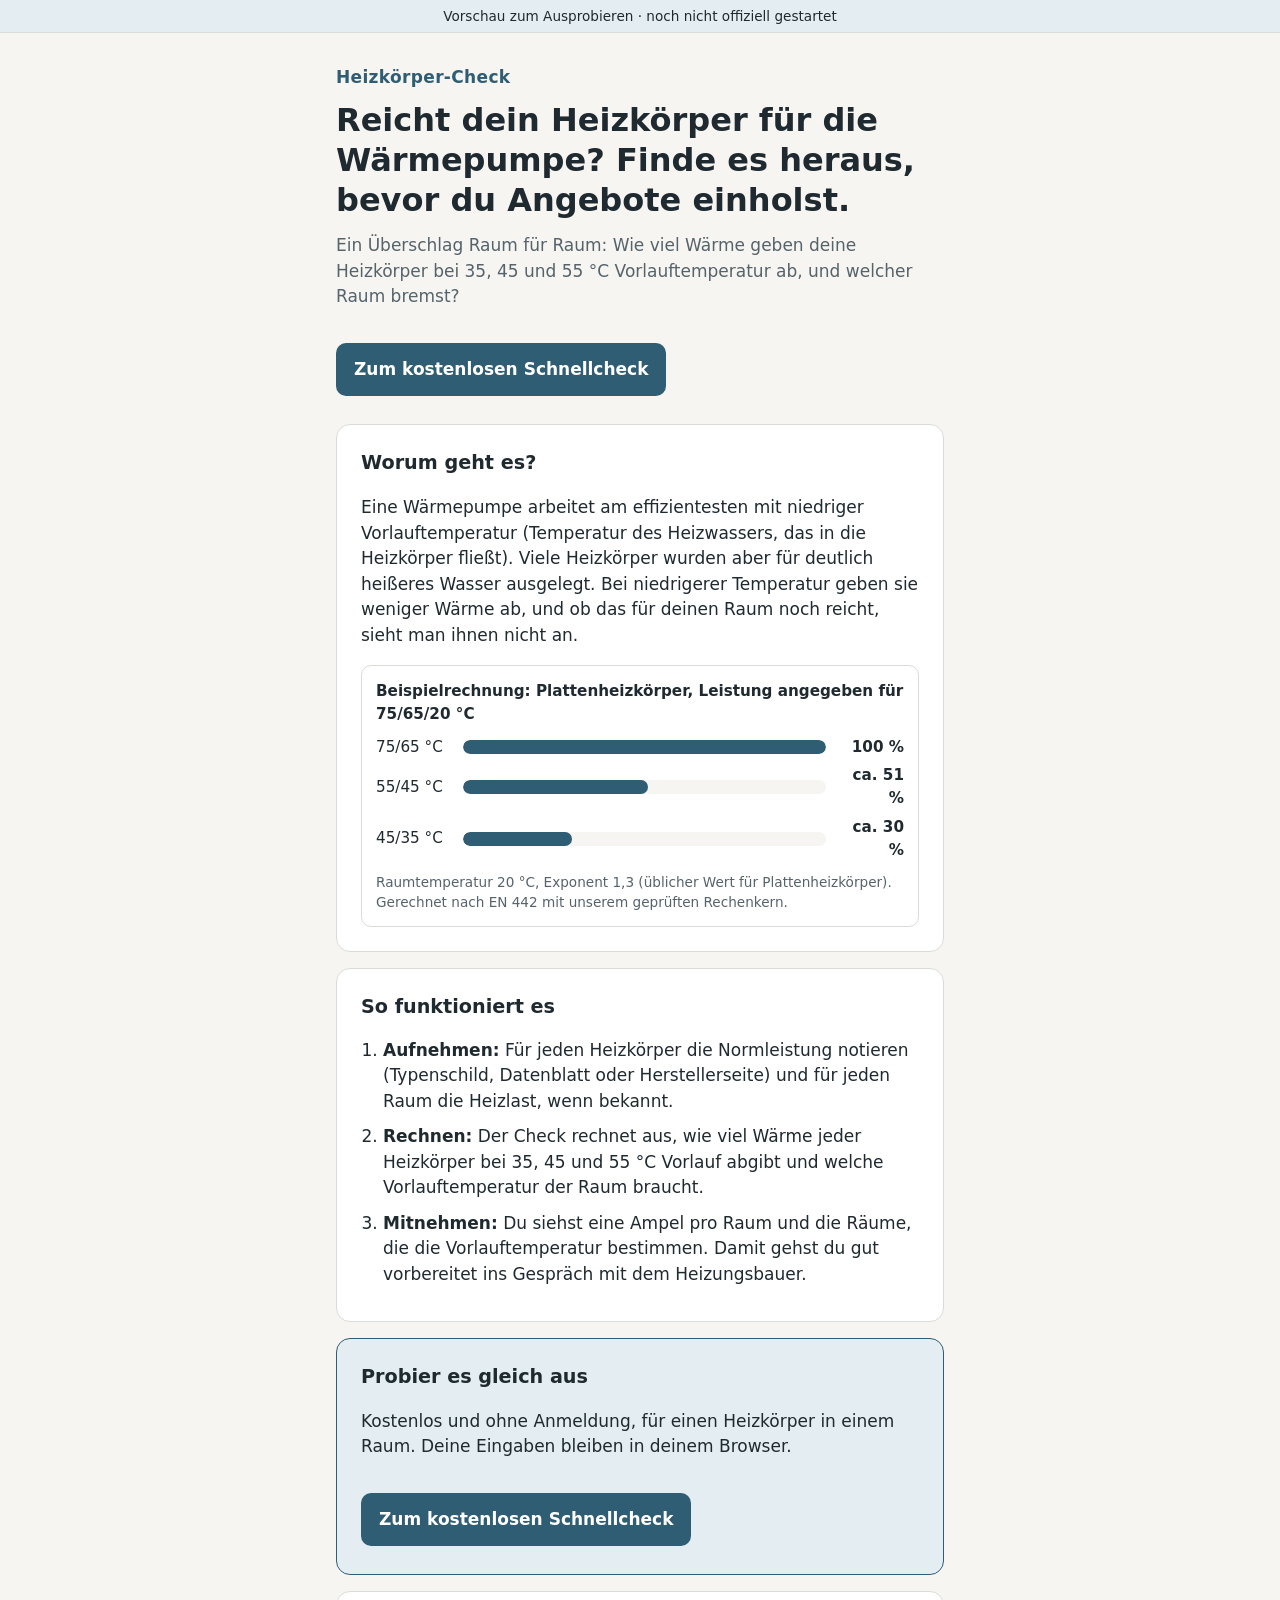
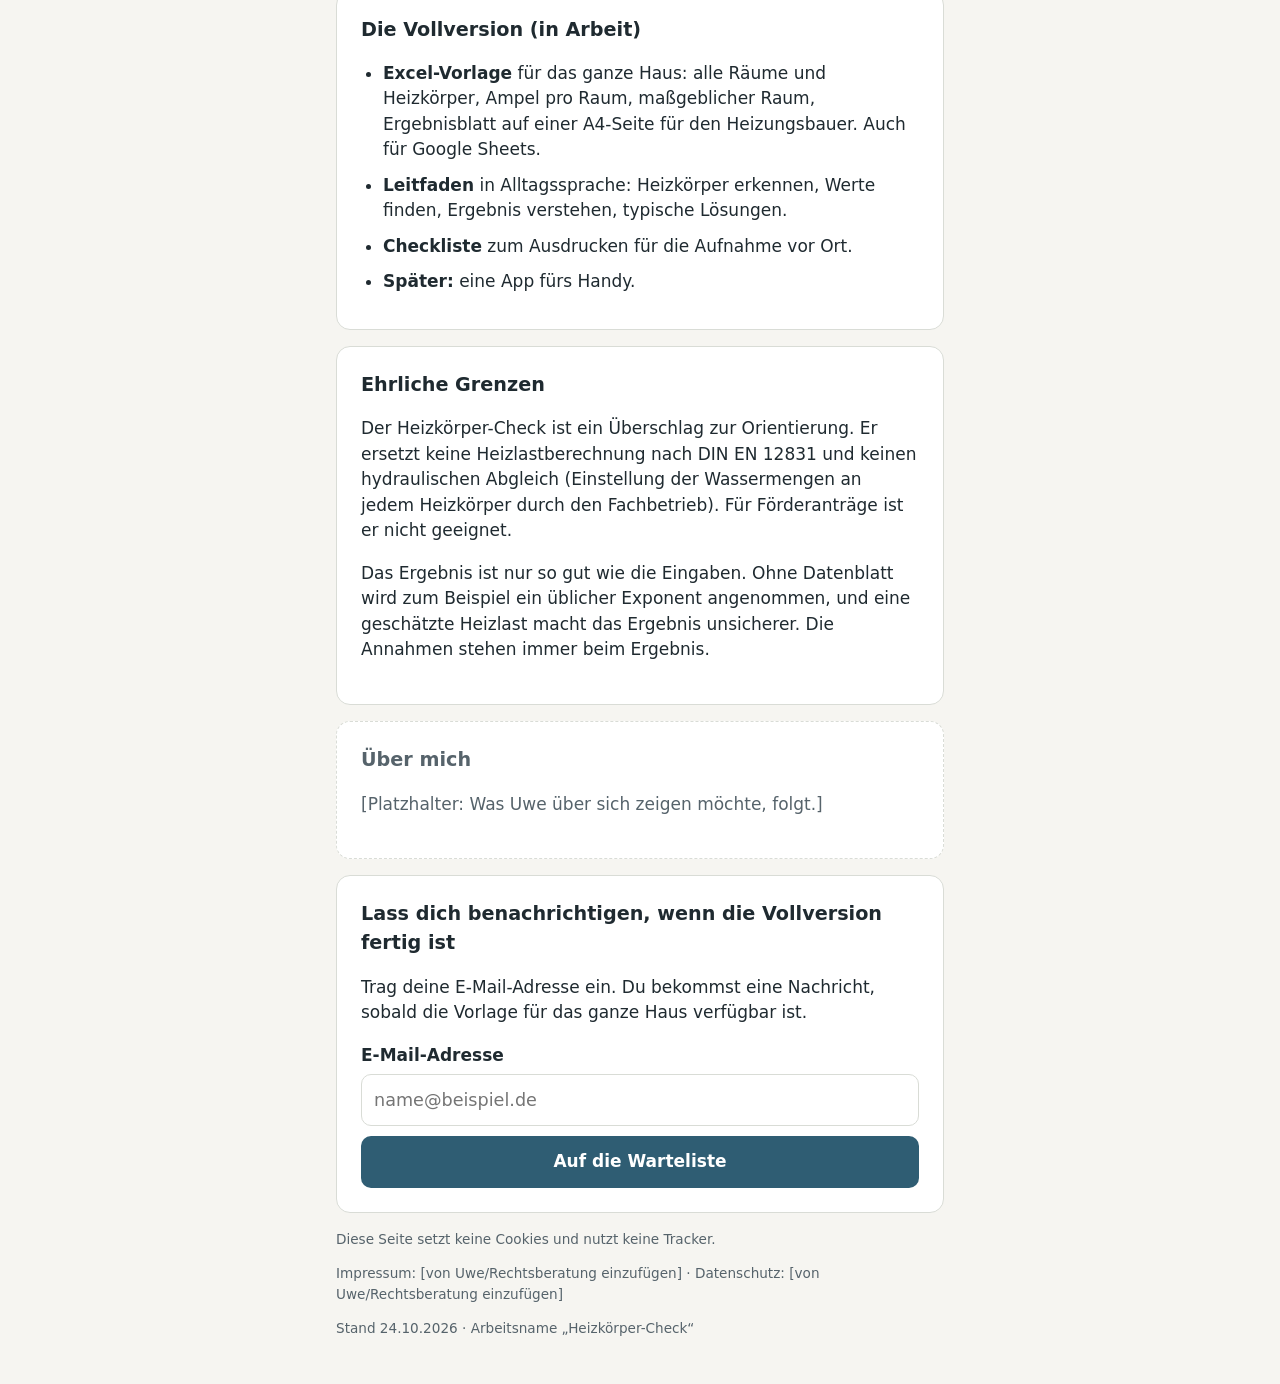
==== index.html @ 9bd0540c "Erste Vorschau: Landingpage und Schnellcheck" ====
<!doctype html>
<html lang="de">
<head>
  <meta charset="utf-8">
  <meta name="viewport" content="width=device-width, initial-scale=1">
  <!-- VORSCHAU: vor dem Start entfernen (siehe docs/STATUS.md) -->
  <meta name="robots" content="noindex, nofollow">
  <title>Heizkörper-Check für Wärmepumpen</title>
  <meta name="description" content="Reicht dein Heizkörper für die Wärmepumpe? Überschlag Raum für Raum bei 35, 45 und 55 °C Vorlauf. Kostenloser Schnellcheck.">
  <link rel="stylesheet" href="src/schnellcheck.css">
  <link rel="stylesheet" href="src/landing.css">
</head>
<body>
  <!-- VORSCHAU: vor dem Start entfernen -->
  <p class="vorschau" role="note">Vorschau zum Ausprobieren · noch nicht offiziell gestartet</p>
  <header class="kopf held">
    <p class="marke">Heizkörper-Check</p>
    <h1>Reicht dein Heizkörper für die Wärmepumpe? Finde es heraus, bevor du Angebote einholst.</h1>
    <p class="einleitung">Ein Überschlag Raum für Raum: Wie viel Wärme geben deine Heizkörper bei 35, 45 und 55 °C Vorlauftemperatur ab, und welcher Raum bremst?</p>
    <a class="knopf" href="schnellcheck.html">Zum kostenlosen Schnellcheck</a>
  </header>

  <main>
    <section class="karte">
      <h2>Worum geht es?</h2>
      <p>Eine Wärmepumpe arbeitet am effizientesten mit niedriger Vorlauftemperatur (Temperatur des Heizwassers, das in die Heizkörper fließt). Viele Heizkörper wurden aber für deutlich heißeres Wasser ausgelegt. Bei niedrigerer Temperatur geben sie weniger Wärme ab, und ob das für deinen Raum noch reicht, sieht man ihnen nicht an.</p>
      <figure class="beispiel">
        <figcaption>Beispielrechnung: Plattenheizkörper, Leistung angegeben für 75/65/20 °C</figcaption>
        <div class="balken-zeile">
          <span class="balken-name">75/65 °C</span>
          <span class="balken"><span style="width:100%"></span></span>
          <span class="balken-wert">100 %</span>
        </div>
        <div class="balken-zeile">
          <span class="balken-name">55/45 °C</span>
          <span class="balken"><span style="width:51%"></span></span>
          <span class="balken-wert">ca. 51 %</span>
        </div>
        <div class="balken-zeile">
          <span class="balken-name">45/35 °C</span>
          <span class="balken"><span style="width:30%"></span></span>
          <span class="balken-wert">ca. 30 %</span>
        </div>
        <p class="quelle">Raumtemperatur 20 °C, Exponent 1,3 (üblicher Wert für Plattenheizkörper). Gerechnet nach EN 442 mit unserem geprüften Rechenkern.</p>
      </figure>
    </section>

    <section class="karte">
      <h2>So funktioniert es</h2>
      <ol class="schritte">
        <li><strong>Aufnehmen:</strong> Für jeden Heizkörper die Normleistung notieren (Typenschild, Datenblatt oder Herstellerseite) und für jeden Raum die Heizlast, wenn bekannt.</li>
        <li><strong>Rechnen:</strong> Der Check rechnet aus, wie viel Wärme jeder Heizkörper bei 35, 45 und 55 °C Vorlauf abgibt und welche Vorlauftemperatur der Raum braucht.</li>
        <li><strong>Mitnehmen:</strong> Du siehst eine Ampel pro Raum und die Räume, die die Vorlauftemperatur bestimmen. Damit gehst du gut vorbereitet ins Gespräch mit dem Heizungsbauer.</li>
      </ol>
    </section>

    <section class="karte betont">
      <h2>Probier es gleich aus</h2>
      <p>Kostenlos und ohne Anmeldung, für einen Heizkörper in einem Raum. Deine Eingaben bleiben in deinem Browser.</p>
      <a class="knopf" href="schnellcheck.html">Zum kostenlosen Schnellcheck</a>
    </section>

    <section class="karte">
      <h2>Die Vollversion (in Arbeit)</h2>
      <ul class="liste">
        <li><strong>Excel-Vorlage</strong> für das ganze Haus: alle Räume und Heizkörper, Ampel pro Raum, maßgeblicher Raum, Ergebnisblatt auf einer A4-Seite für den Heizungsbauer. Auch für Google Sheets.</li>
        <li><strong>Leitfaden</strong> in Alltagssprache: Heizkörper erkennen, Werte finden, Ergebnis verstehen, typische Lösungen.</li>
        <li><strong>Checkliste</strong> zum Ausdrucken für die Aufnahme vor Ort.</li>
        <li><strong>Später:</strong> eine App fürs Handy.</li>
      </ul>
    </section>

    <section class="karte">
      <h2>Ehrliche Grenzen</h2>
      <p>Der Heizkörper-Check ist ein Überschlag zur Orientierung. Er ersetzt keine Heizlastberechnung nach DIN EN 12831 und keinen hydraulischen Abgleich (Einstellung der Wassermengen an jedem Heizkörper durch den Fachbetrieb). Für Förderanträge ist er nicht geeignet.</p>
      <p>Das Ergebnis ist nur so gut wie die Eingaben. Ohne Datenblatt wird zum Beispiel ein üblicher Exponent angenommen, und eine geschätzte Heizlast macht das Ergebnis unsicherer. Die Annahmen stehen immer beim Ergebnis.</p>
    </section>

    <section class="karte platzhalter" aria-label="Über mich">
      <h2>Über mich</h2>
      <p>[Platzhalter: Was Uwe über sich zeigen möchte, folgt.]</p>
    </section>

    <section class="karte teaser" id="warteliste-bereich">
      <h2>Lass dich benachrichtigen, wenn die Vollversion fertig ist</h2>
      <p>Trag deine E-Mail-Adresse ein. Du bekommst eine Nachricht, sobald die Vorlage für das ganze Haus verfügbar ist.</p>
      <form id="warteliste" novalidate>
        <label for="email">E-Mail-Adresse</label>
        <input id="email" name="email" type="email" inputmode="email" autocomplete="email" placeholder="name@beispiel.de">
        <button type="submit">Auf die Warteliste</button>
        <p id="warteliste-meldung" class="meldung" role="status"></p>
      </form>
    </section>
  </main>

  <footer class="fuss">
    <p>Diese Seite setzt keine Cookies und nutzt keine Tracker.</p>
    <p>Impressum: [von Uwe/Rechtsberatung einzufügen] · Datenschutz: [von Uwe/Rechtsberatung einzufügen]</p>
    <p>Stand 24.10.2026 · Arbeitsname „Heizkörper-Check“</p>
  </footer>

  <script type="module" src="src/warteliste.js"></script>
</body>
</html>
---- src/schnellcheck.css ----
/* Schnellcheck – mobil zuerst. Ampelfarben nur für Ergebnisse, sonst ruhige Grundfarben. */
:root {
  --grund: #f6f5f1;
  --karte: #ffffff;
  --text: #1f2a30;
  --text-leise: #56636b;
  --linie: #d9dcd6;
  --akzent: #2f5d73;
  --akzent-hell: #e4edf1;
  --gruen: #2e7d4f;
  --gruen-hell: #e3f2e8;
  --gelb: #a46a00;
  --gelb-hell: #fdf1d8;
  --rot: #b3362c;
  --rot-hell: #fbe5e2;
  --fehler: #b3362c;
  color-scheme: light dark;
}

@media (prefers-color-scheme: dark) {
  :root {
    --grund: #151a1d;
    --karte: #1e2529;
    --text: #e7ecee;
    --text-leise: #a5b1b8;
    --linie: #36414a;
    --akzent: #8cc1d9;
    --akzent-hell: #24343c;
    --gruen: #6fcf97;
    --gruen-hell: #1d3328;
    --gelb: #f2c14e;
    --gelb-hell: #3a2f16;
    --rot: #f08a80;
    --rot-hell: #3d2220;
    --fehler: #f08a80;
  }
}

* { box-sizing: border-box; }

body {
  margin: 0;
  background: var(--grund);
  color: var(--text);
  font-family: system-ui, -apple-system, "Segoe UI", Roboto, sans-serif;
  font-size: 17px;
  line-height: 1.5;
}

.kopf, main, .fuss {
  max-width: 640px;
  margin: 0 auto;
  padding: 0 16px;
}

.kopf { padding-top: 24px; }
.marke { margin: 0; color: var(--akzent); font-weight: 600; letter-spacing: .02em; }
h1 { font-size: 1.6rem; line-height: 1.25; margin: .3em 0 .4em; }
h2 { font-size: 1.2rem; margin: 0 0 .8em; }
.einleitung { color: var(--text-leise); margin-top: 0; }

.karte {
  background: var(--karte);
  border: 1px solid var(--linie);
  border-radius: 14px;
  padding: 18px 16px;
  margin: 16px 0;
}

.feld { margin-bottom: 18px; }
.feld-kopf { display: flex; align-items: center; justify-content: space-between; gap: 8px; }
label { font-weight: 600; }
.optional { font-weight: 400; color: var(--text-leise); }

.hilfe-knopf {
  flex: none;
  width: 34px; height: 34px;
  border-radius: 50%;
  border: 1px solid var(--akzent);
  background: var(--karte);
  color: var(--akzent);
  font-weight: 700;
  font-size: 1rem;
  cursor: pointer;
}
.hilfe-knopf[aria-expanded="true"] { background: var(--akzent); color: var(--karte); }

.hilfe {
  background: var(--akzent-hell);
  border-radius: 8px;
  padding: 10px 12px;
  margin: 8px 0;
  font-size: .95rem;
}

input, select, button {
  font: inherit;
  color: inherit;
}

input, select {
  width: 100%;
  min-height: 52px;
  margin-top: 6px;
  padding: 10px 12px;
  border: 1px solid var(--linie);
  border-radius: 10px;
  background: var(--karte);
  font-size: 1.1rem;
}
input:focus, select:focus, button:focus-visible, summary:focus-visible {
  outline: 3px solid var(--akzent);
  outline-offset: 1px;
}
input[aria-invalid="true"] { border-color: var(--fehler); }

.eingabe-einheit { position: relative; }
.eingabe-einheit input { padding-right: 52px; }
.eingabe-einheit span {
  position: absolute;
  right: 14px; top: 50%;
  transform: translateY(-38%);
  color: var(--text-leise);
}

.fehler { color: var(--fehler); margin: 4px 0 0; font-size: .95rem; min-height: 0; }
.fehler:empty { display: none; }

.weitere summary {
  cursor: pointer;
  font-weight: 600;
  color: var(--akzent);
  padding: 8px 0;
  margin-bottom: 8px;
}

.fazit {
  font-size: 1.1rem;
  font-weight: 600;
  border-left: 5px solid var(--linie);
  padding: 4px 0 4px 12px;
  margin: 0 0 16px;
}
.fazit-gruen { border-color: var(--gruen); }
.fazit-gelb { border-color: var(--gelb); }
.fazit-rot { border-color: var(--rot); }

.spalten {
  display: grid;
  grid-template-columns: repeat(3, minmax(0, 1fr));
  gap: 8px;
}

.spalte {
  border-radius: 10px;
  padding: 10px 8px;
  text-align: center;
  border: 1px solid var(--linie);
}
.spalte p { margin: 0; }
.spalte-kopf { font-size: .85rem; color: var(--text-leise); font-weight: 600; margin-bottom: 6px !important; }
.spalte-fehler { font-size: .85rem; color: var(--fehler); }
.wert-gross { font-size: 1.35rem; font-weight: 700; }
.wert-mittel { font-size: 1rem; font-weight: 600; margin-top: 6px !important; }
.wert-klein { font-size: .8rem; color: var(--text-leise); }

.ampel-text { font-weight: 700; font-size: .95rem; display: flex; align-items: center; justify-content: center; gap: 6px; }
.punkt { width: 12px; height: 12px; border-radius: 50%; display: inline-block; }

.ampel-gruen { background: var(--gruen-hell); border-color: var(--gruen); }
.ampel-gruen .ampel-text { color: var(--gruen); }
.ampel-gruen .punkt { background: var(--gruen); }
.ampel-gelb { background: var(--gelb-hell); border-color: var(--gelb); }
.ampel-gelb .ampel-text { color: var(--gelb); }
.ampel-gelb .punkt { background: var(--gelb); }
.ampel-rot { background: var(--rot-hell); border-color: var(--rot); }
.ampel-rot .ampel-text { color: var(--rot); }
.ampel-rot .punkt { background: var(--rot); }

.vorlauf { margin: 14px 0 0; font-weight: 600; }
.vorlauf:empty { display: none; }
.annahmen { margin: 14px 0 0; padding-left: 20px; color: var(--text-leise); font-size: .9rem; }
.annahmen:empty { display: none; }

.hinweis {
  border: 1px solid var(--linie);
  border-radius: 10px;
  padding: 12px 14px;
  font-size: .95rem;
  color: var(--text-leise);
}

.teaser label { display: block; margin-bottom: 0; }
.teaser button {
  width: 100%;
  min-height: 52px;
  margin-top: 10px;
  border: none;
  border-radius: 10px;
  background: var(--akzent);
  color: var(--karte);
  font-weight: 700;
  cursor: pointer;
}
.meldung { margin: 10px 0 0; font-size: .95rem; }
.meldung:empty { display: none; }

.fuss { color: var(--text-leise); font-size: .85rem; padding-bottom: 32px; }

@media (min-width: 560px) {
  h1 { font-size: 2rem; }
  .karte { padding: 24px; }
  .spalte { padding: 14px 10px; }
  .wert-gross { font-size: 1.6rem; }
}

/* VORSCHAU-Hinweis, vor dem Start entfernen */
.vorschau {
  margin: 0;
  padding: 6px 16px;
  text-align: center;
  font-size: .85rem;
  background: var(--akzent-hell);
  color: var(--text);
  border-bottom: 1px solid var(--linie);
}
---- src/landing.css ----
/* Ergänzungen für die Landingpage. Grundlage (Farben, Karten, Formular) kommt aus schnellcheck.css. */

.held { padding-top: 32px; padding-bottom: 8px; }

.knopf {
  display: block;
  text-align: center;
  min-height: 52px;
  padding: 14px 18px;
  margin: 16px 0 4px;
  border-radius: 10px;
  background: var(--akzent);
  color: var(--karte);
  font-weight: 700;
  text-decoration: none;
}
.knopf:focus-visible { outline: 3px solid var(--akzent); outline-offset: 2px; }

.betont { background: var(--akzent-hell); border-color: var(--akzent); }

.beispiel {
  margin: 16px 0 0;
  padding: 14px;
  border: 1px solid var(--linie);
  border-radius: 10px;
}
.beispiel figcaption { font-weight: 600; font-size: .95rem; margin-bottom: 10px; }
.balken-zeile {
  display: grid;
  grid-template-columns: 5.2em 1fr 4.6em;
  align-items: center;
  gap: 8px;
  margin: 6px 0;
  font-size: .95rem;
}
.balken { height: 14px; background: var(--grund); border-radius: 7px; overflow: hidden; }
.balken span { display: block; height: 100%; background: var(--akzent); border-radius: 7px; }
.balken-wert { text-align: right; font-weight: 600; }
.quelle { margin: 10px 0 0; font-size: .85rem; color: var(--text-leise); }

.schritte, .liste { padding-left: 22px; margin: 0; }
.schritte li, .liste li { margin-bottom: 10px; }

.platzhalter { border-style: dashed; color: var(--text-leise); }

@media (min-width: 560px) {
  .knopf { display: inline-block; }
}
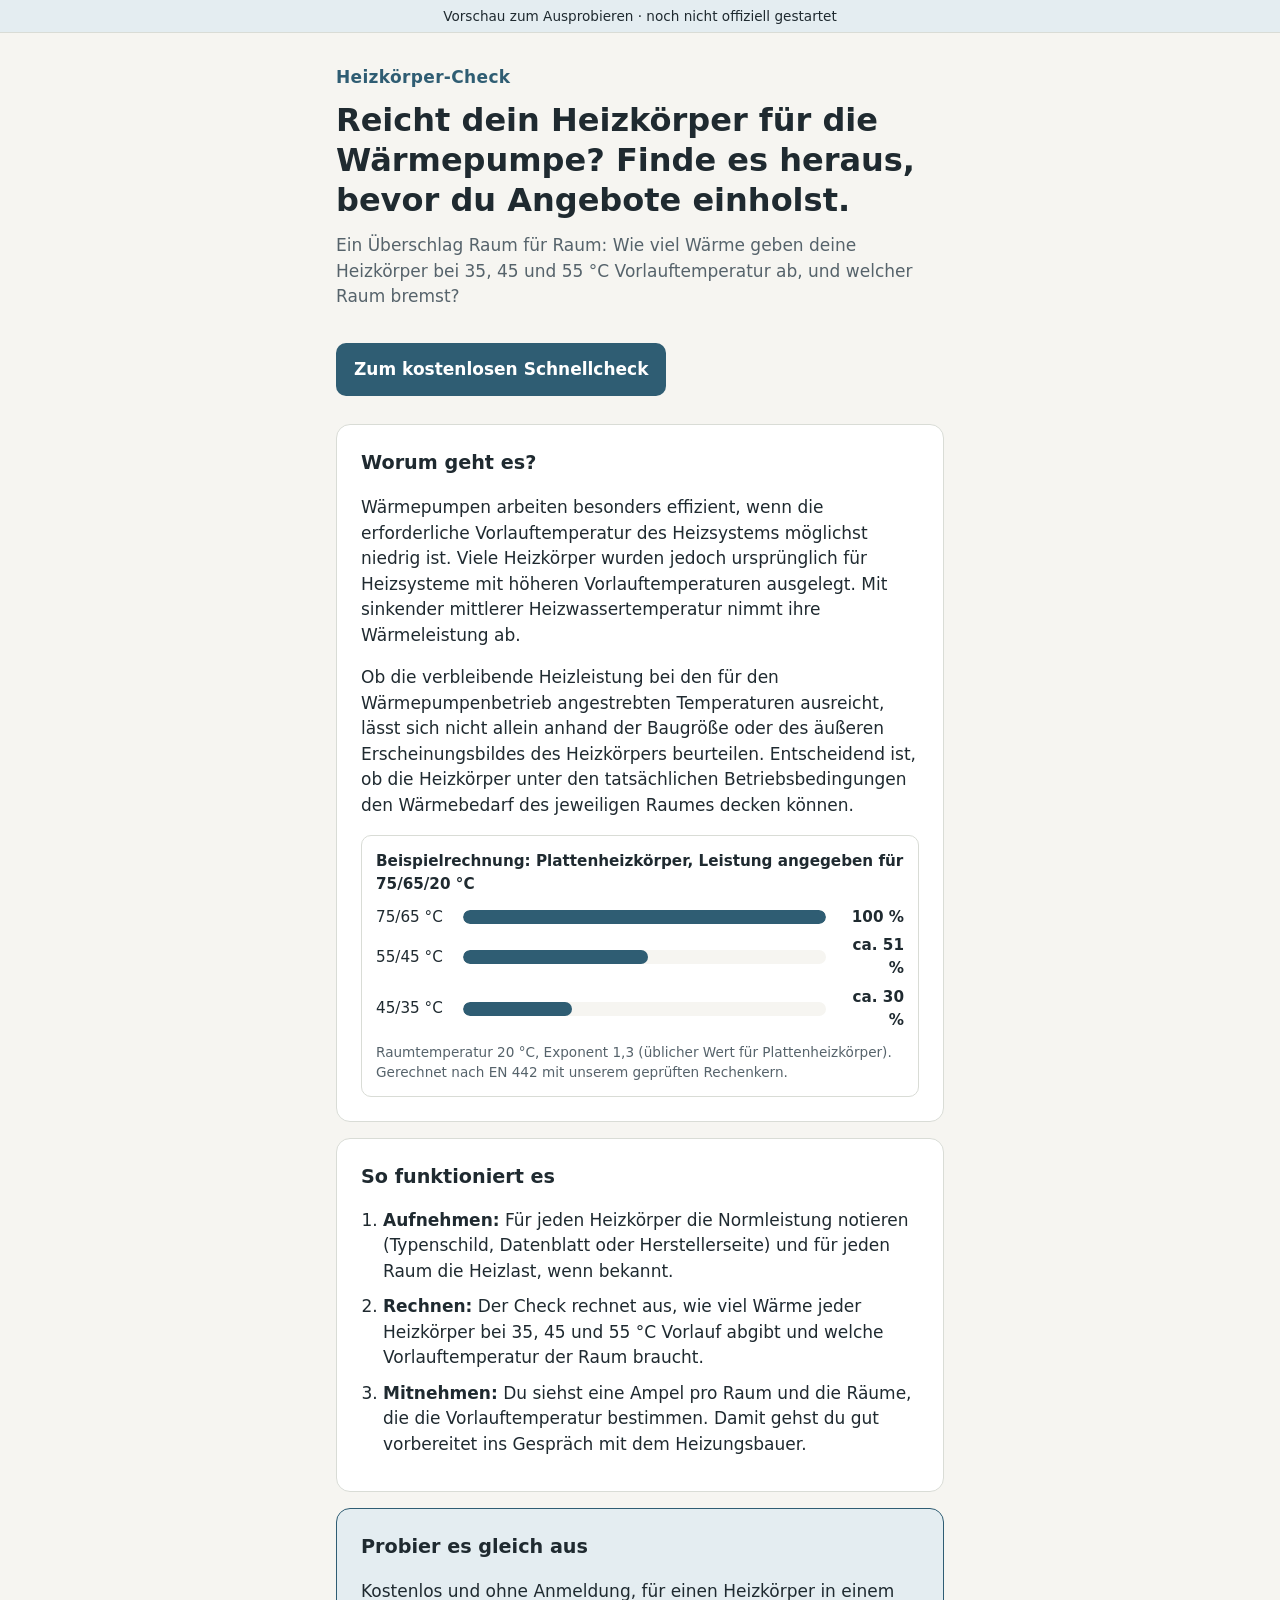
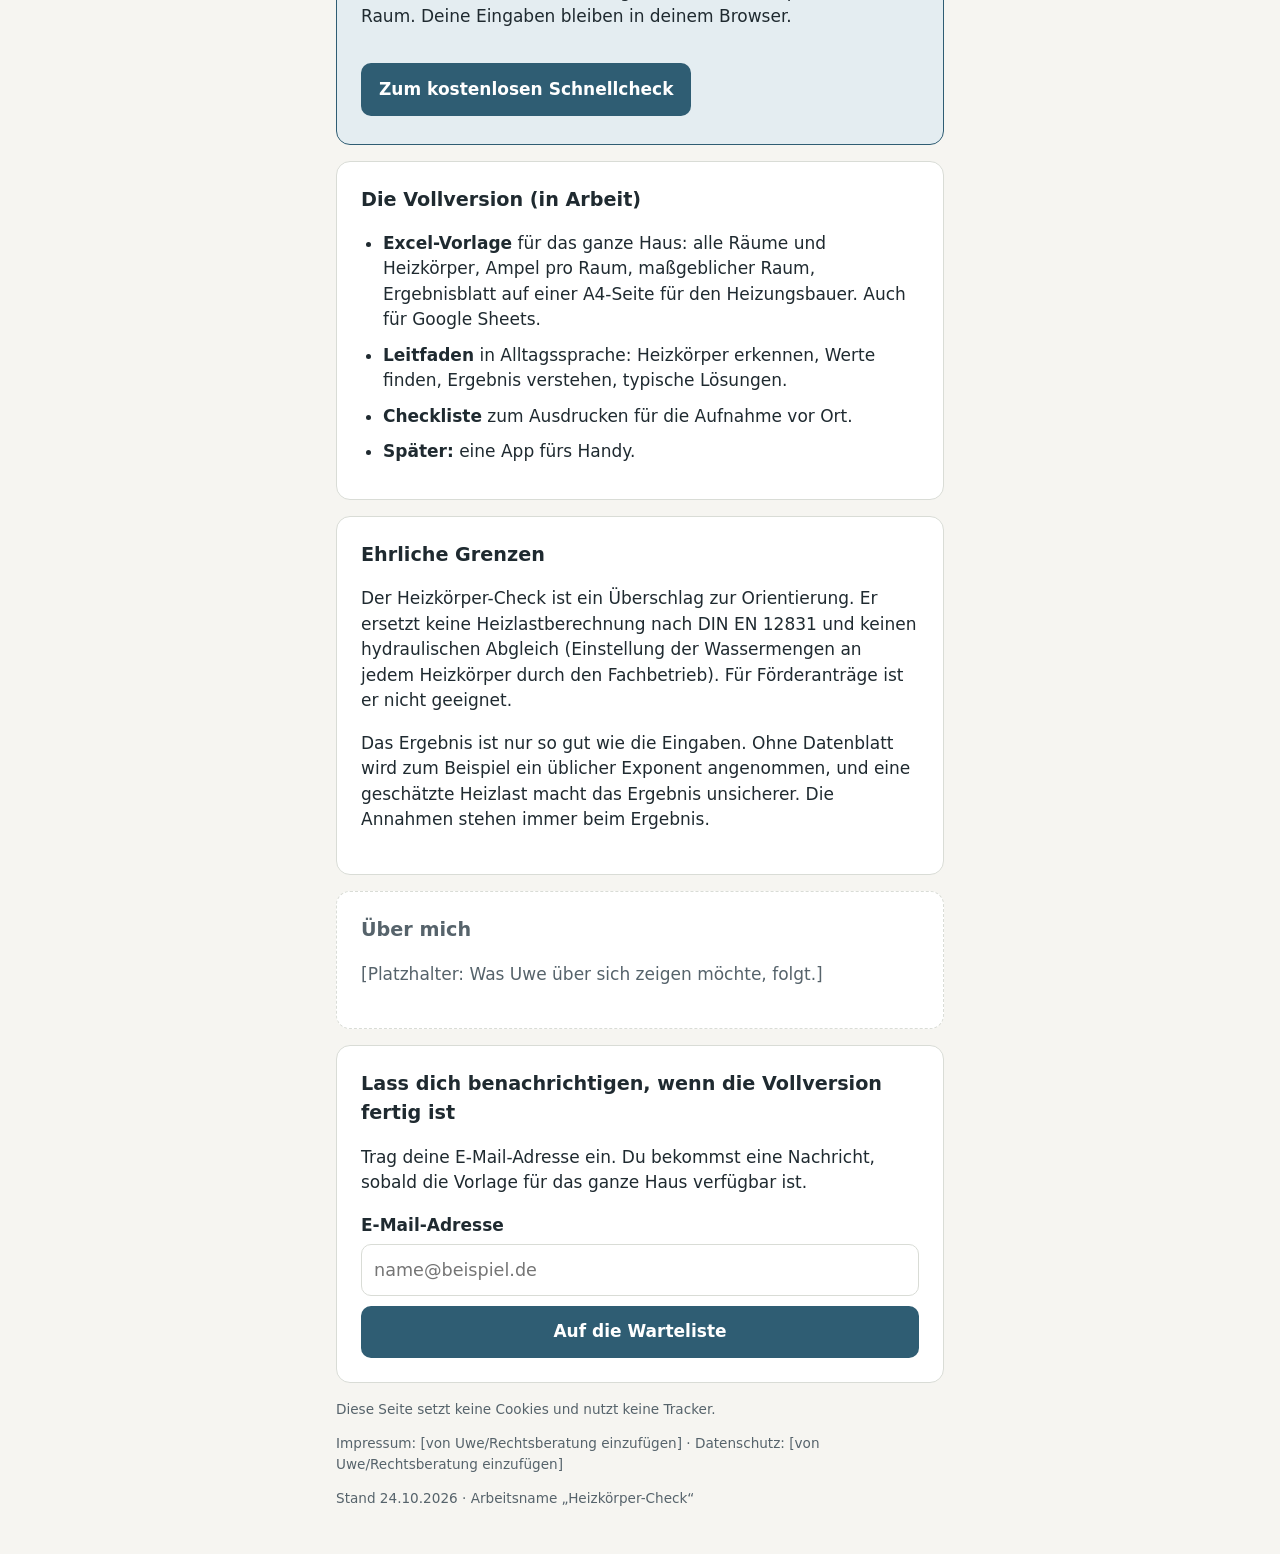
==== commit 87286341: "Neuer Einleitungstext" ====
--- a/index.html
+++ b/index.html
@@ -23,7 +23,8 @@
   <main>
     <section class="karte">
       <h2>Worum geht es?</h2>
-      <p>Eine Wärmepumpe arbeitet am effizientesten mit niedriger Vorlauftemperatur (Temperatur des Heizwassers, das in die Heizkörper fließt). Viele Heizkörper wurden aber für deutlich heißeres Wasser ausgelegt. Bei niedrigerer Temperatur geben sie weniger Wärme ab, und ob das für deinen Raum noch reicht, sieht man ihnen nicht an.</p>
+      <p>Wärmepumpen arbeiten besonders effizient, wenn die erforderliche Vorlauftemperatur des Heizsystems möglichst niedrig ist. Viele Heizkörper wurden jedoch ursprünglich für Heizsysteme mit höheren Vorlauftemperaturen ausgelegt. Mit sinkender mittlerer Heizwassertemperatur nimmt ihre Wärmeleistung ab.</p>
+      <p>Ob die verbleibende Heizleistung bei den für den Wärmepumpenbetrieb angestrebten Temperaturen ausreicht, lässt sich nicht allein anhand der Baugröße oder des äußeren Erscheinungsbildes des Heizkörpers beurteilen. Entscheidend ist, ob die Heizkörper unter den tatsächlichen Betriebsbedingungen den Wärmebedarf des jeweiligen Raumes decken können.</p>
       <figure class="beispiel">
         <figcaption>Beispielrechnung: Plattenheizkörper, Leistung angegeben für 75/65/20 °C</figcaption>
         <div class="balken-zeile">
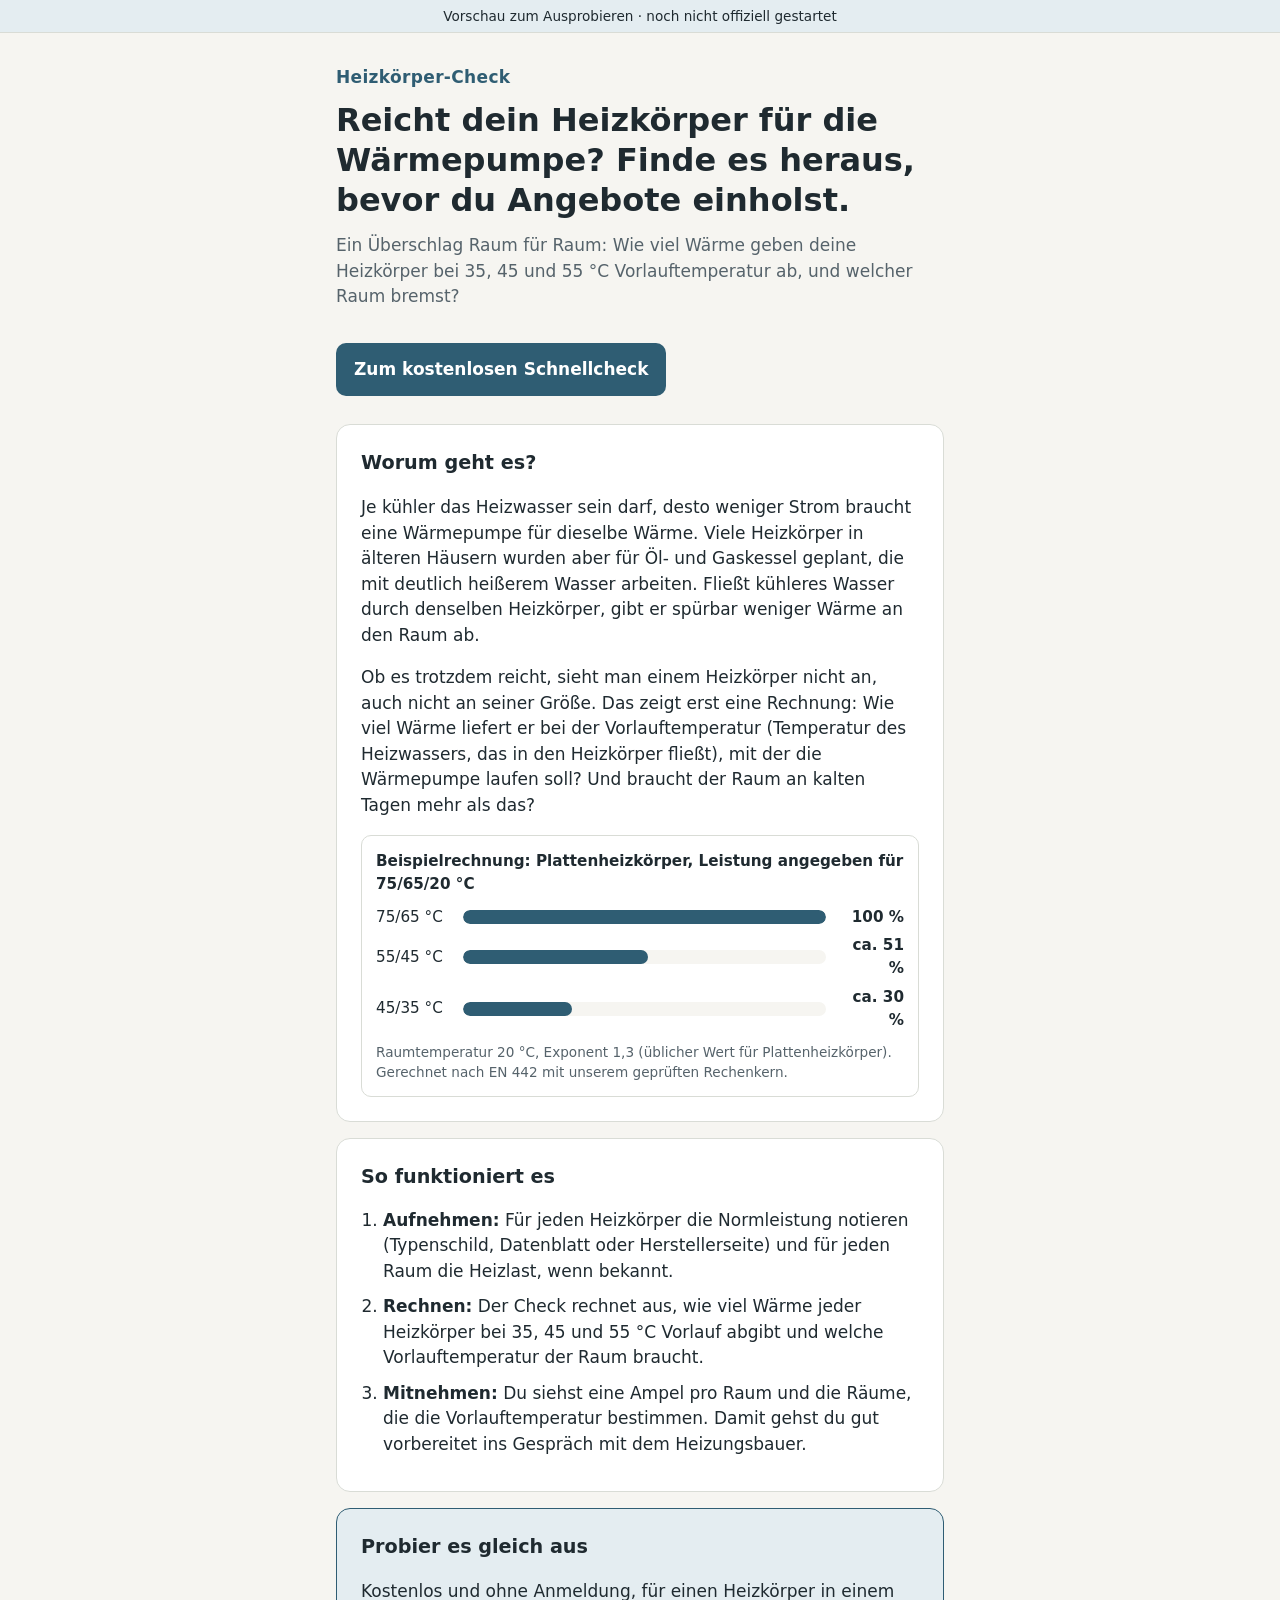
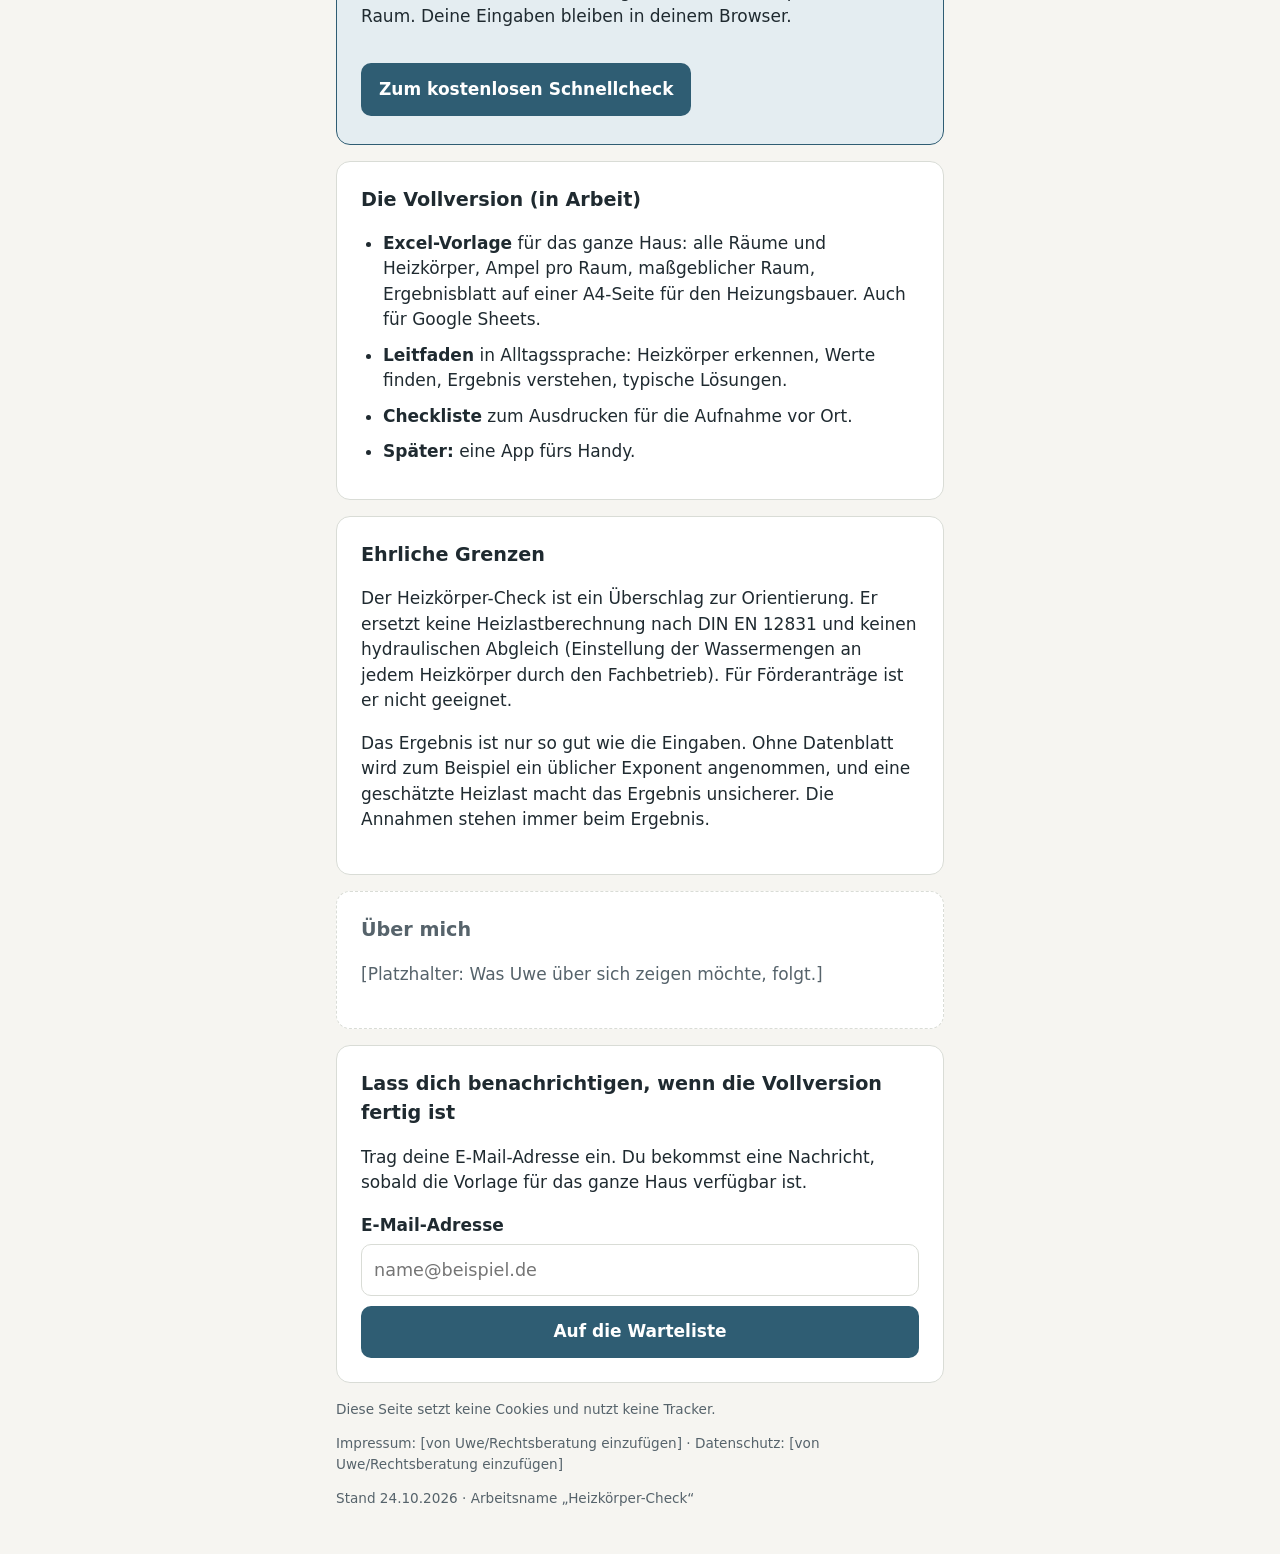
==== commit 6db7934d: "Eigener Einleitungstext" ====
--- a/index.html
+++ b/index.html
@@ -23,8 +23,8 @@
   <main>
     <section class="karte">
       <h2>Worum geht es?</h2>
-      <p>Wärmepumpen arbeiten besonders effizient, wenn die erforderliche Vorlauftemperatur des Heizsystems möglichst niedrig ist. Viele Heizkörper wurden jedoch ursprünglich für Heizsysteme mit höheren Vorlauftemperaturen ausgelegt. Mit sinkender mittlerer Heizwassertemperatur nimmt ihre Wärmeleistung ab.</p>
-      <p>Ob die verbleibende Heizleistung bei den für den Wärmepumpenbetrieb angestrebten Temperaturen ausreicht, lässt sich nicht allein anhand der Baugröße oder des äußeren Erscheinungsbildes des Heizkörpers beurteilen. Entscheidend ist, ob die Heizkörper unter den tatsächlichen Betriebsbedingungen den Wärmebedarf des jeweiligen Raumes decken können.</p>
+      <p>Je kühler das Heizwasser sein darf, desto weniger Strom braucht eine Wärmepumpe für dieselbe Wärme. Viele Heizkörper in älteren Häusern wurden aber für Öl- und Gaskessel geplant, die mit deutlich heißerem Wasser arbeiten. Fließt kühleres Wasser durch denselben Heizkörper, gibt er spürbar weniger Wärme an den Raum ab.</p>
+      <p>Ob es trotzdem reicht, sieht man einem Heizkörper nicht an, auch nicht an seiner Größe. Das zeigt erst eine Rechnung: Wie viel Wärme liefert er bei der Vorlauftemperatur (Temperatur des Heizwassers, das in den Heizkörper fließt), mit der die Wärmepumpe laufen soll? Und braucht der Raum an kalten Tagen mehr als das?</p>
       <figure class="beispiel">
         <figcaption>Beispielrechnung: Plattenheizkörper, Leistung angegeben für 75/65/20 °C</figcaption>
         <div class="balken-zeile">
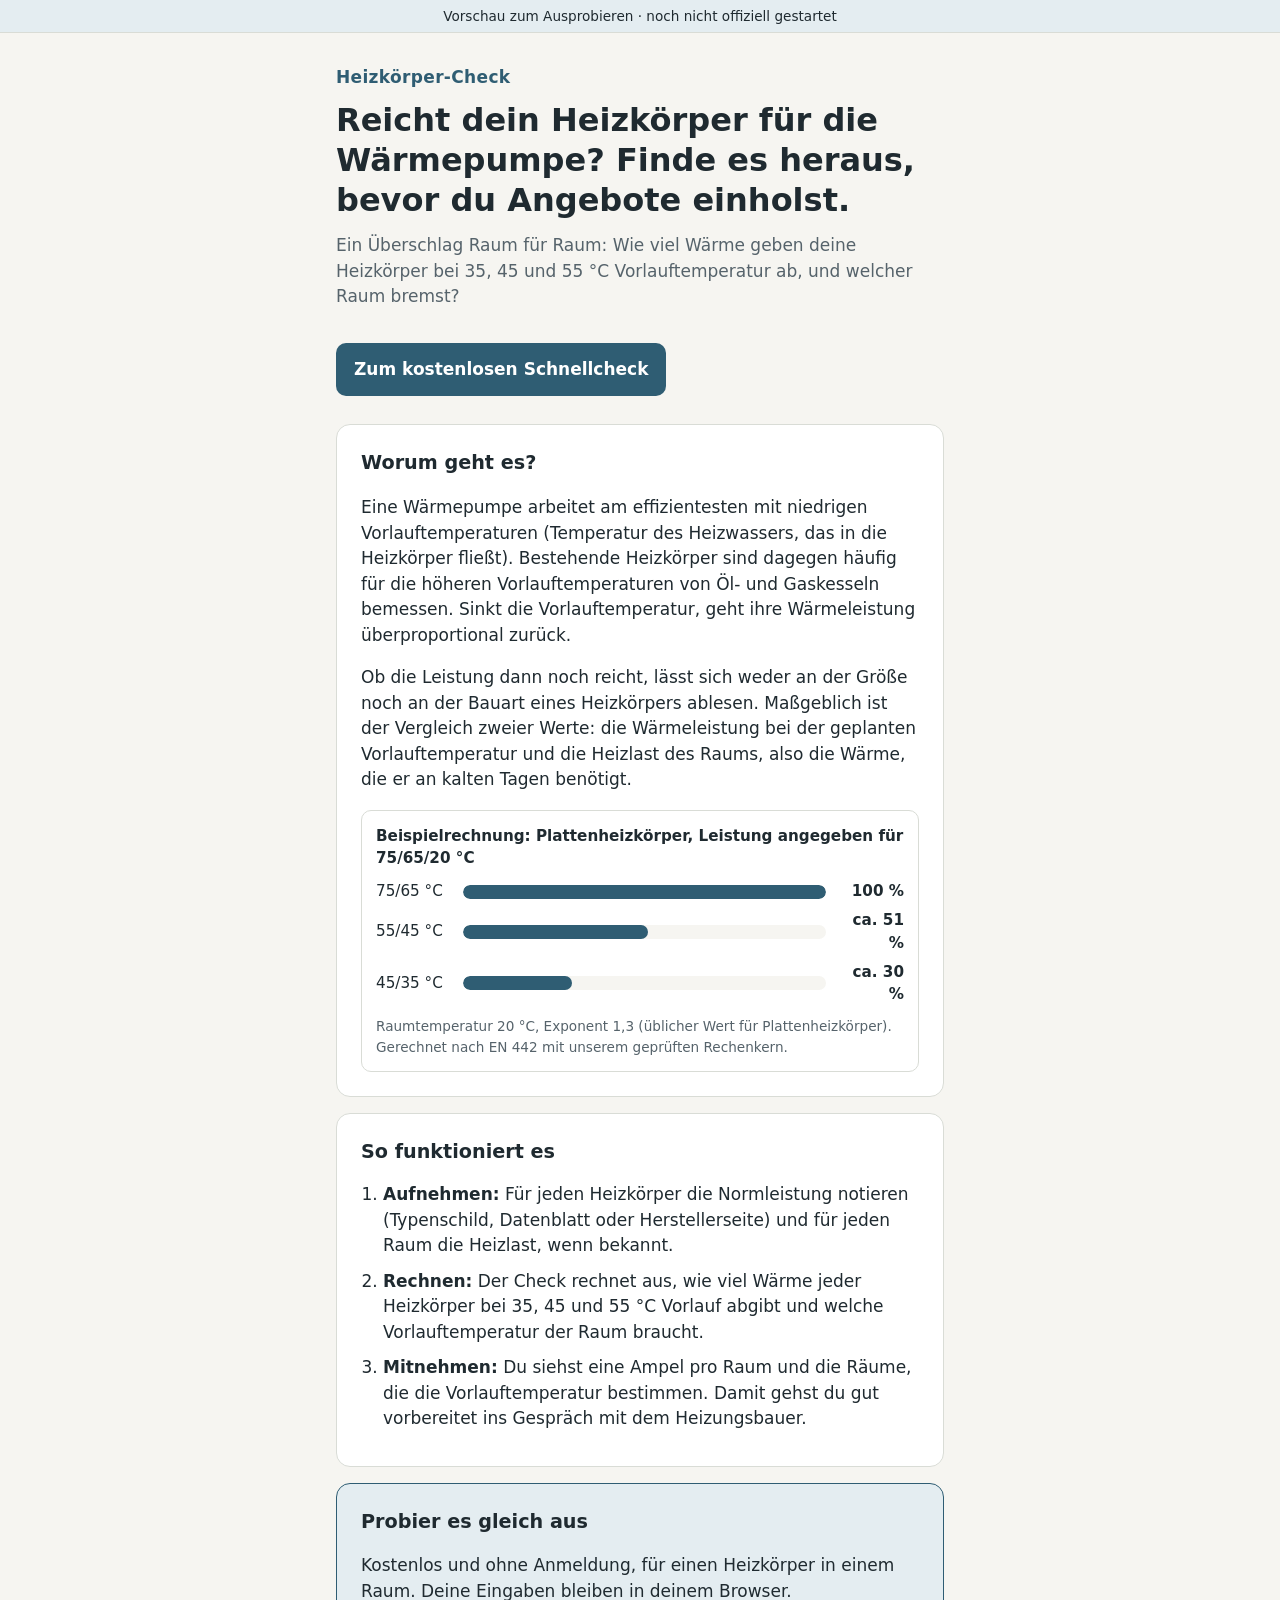
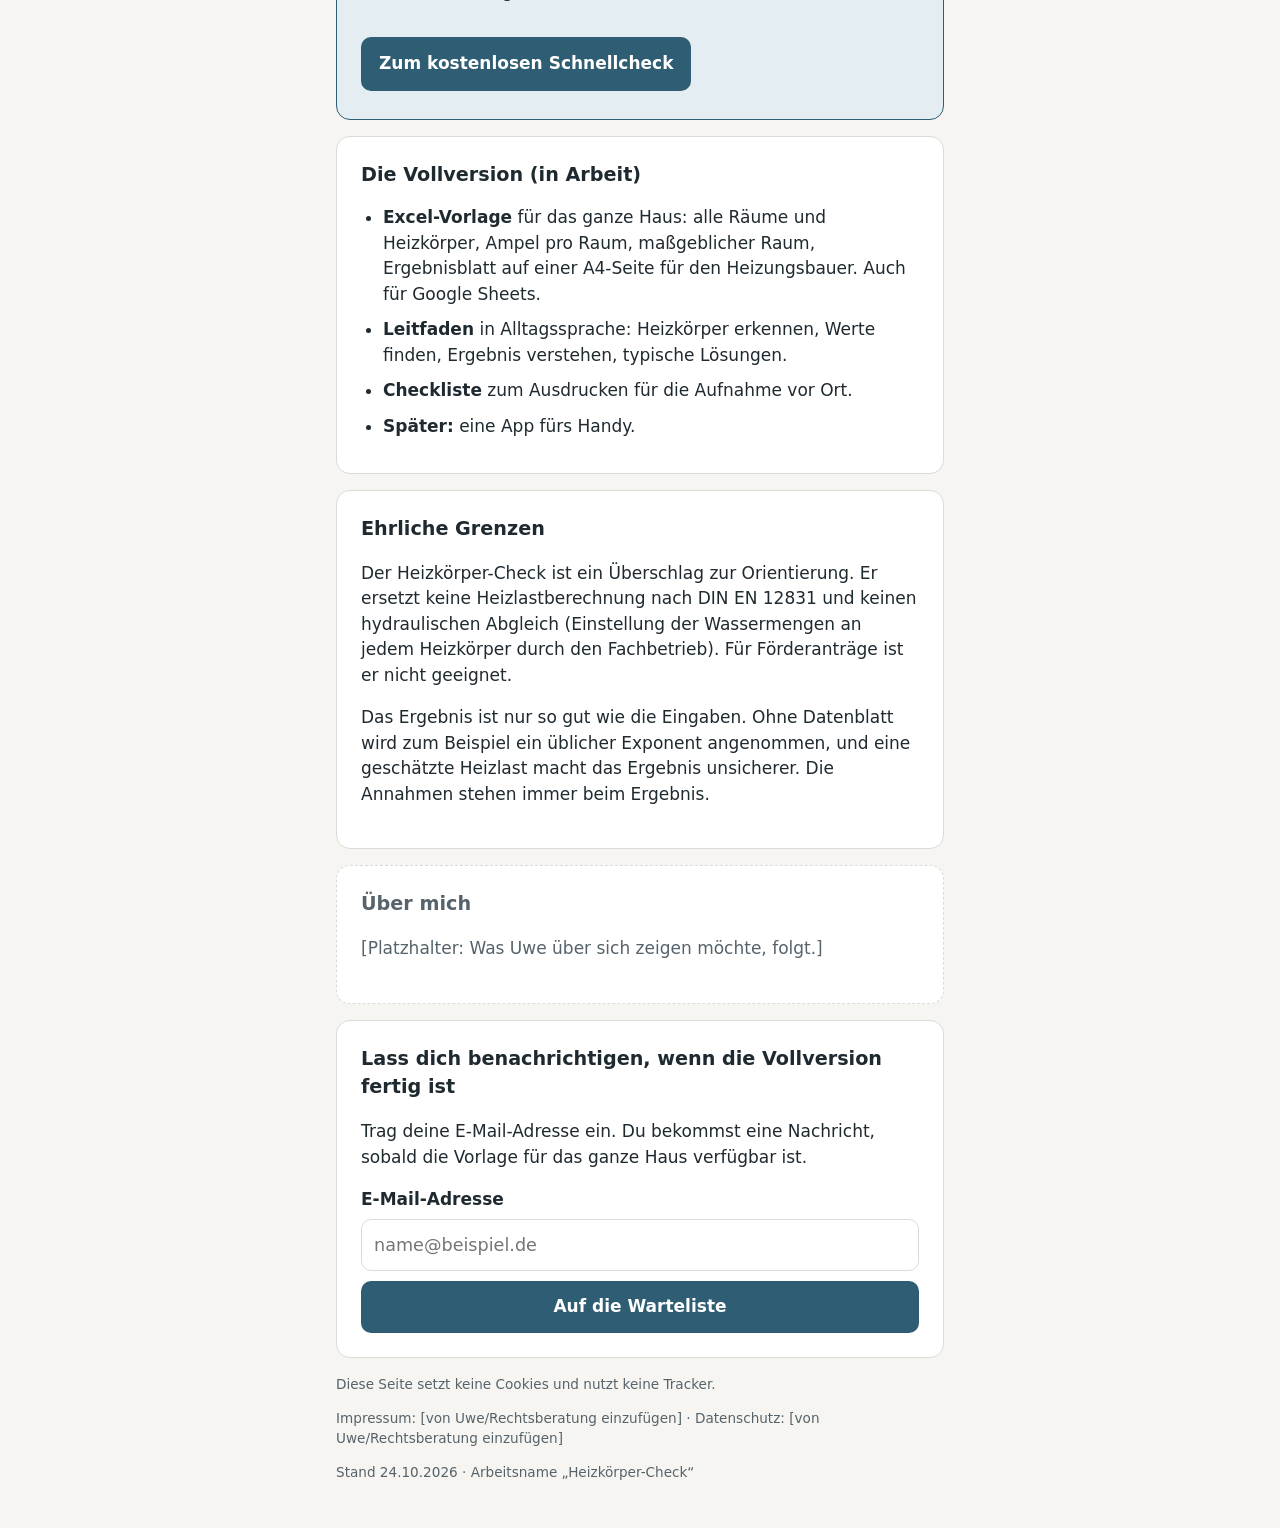
==== commit 2963b6ff: "Einleitungstext fachlicher" ====
--- a/index.html
+++ b/index.html
@@ -23,8 +23,8 @@
   <main>
     <section class="karte">
       <h2>Worum geht es?</h2>
-      <p>Je kühler das Heizwasser sein darf, desto weniger Strom braucht eine Wärmepumpe für dieselbe Wärme. Viele Heizkörper in älteren Häusern wurden aber für Öl- und Gaskessel geplant, die mit deutlich heißerem Wasser arbeiten. Fließt kühleres Wasser durch denselben Heizkörper, gibt er spürbar weniger Wärme an den Raum ab.</p>
-      <p>Ob es trotzdem reicht, sieht man einem Heizkörper nicht an, auch nicht an seiner Größe. Das zeigt erst eine Rechnung: Wie viel Wärme liefert er bei der Vorlauftemperatur (Temperatur des Heizwassers, das in den Heizkörper fließt), mit der die Wärmepumpe laufen soll? Und braucht der Raum an kalten Tagen mehr als das?</p>
+      <p>Eine Wärmepumpe arbeitet am effizientesten mit niedrigen Vorlauftemperaturen (Temperatur des Heizwassers, das in die Heizkörper fließt). Bestehende Heizkörper sind dagegen häufig für die höheren Vorlauftemperaturen von Öl- und Gaskesseln bemessen. Sinkt die Vorlauftemperatur, geht ihre Wärmeleistung überproportional zurück.</p>
+      <p>Ob die Leistung dann noch reicht, lässt sich weder an der Größe noch an der Bauart eines Heizkörpers ablesen. Maßgeblich ist der Vergleich zweier Werte: die Wärmeleistung bei der geplanten Vorlauftemperatur und die Heizlast des Raums, also die Wärme, die er an kalten Tagen benötigt.</p>
       <figure class="beispiel">
         <figcaption>Beispielrechnung: Plattenheizkörper, Leistung angegeben für 75/65/20 °C</figcaption>
         <div class="balken-zeile">
